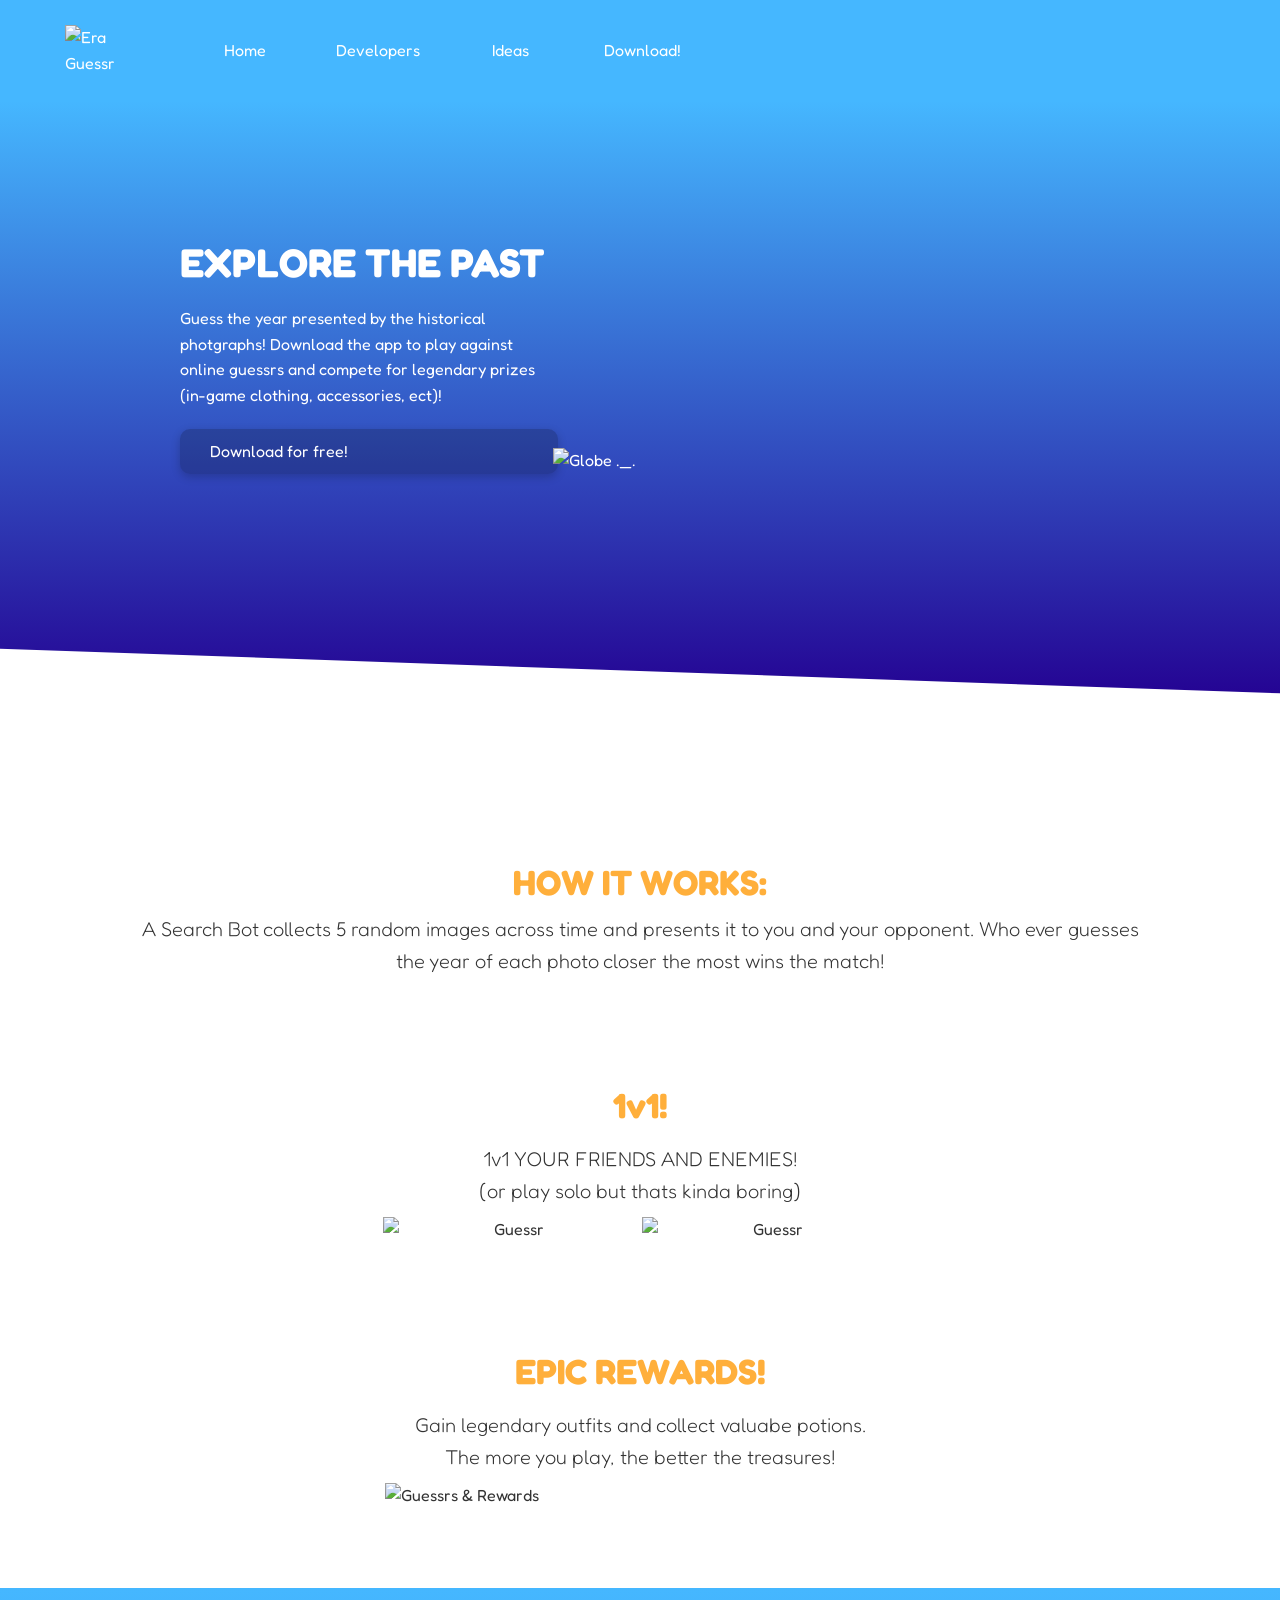
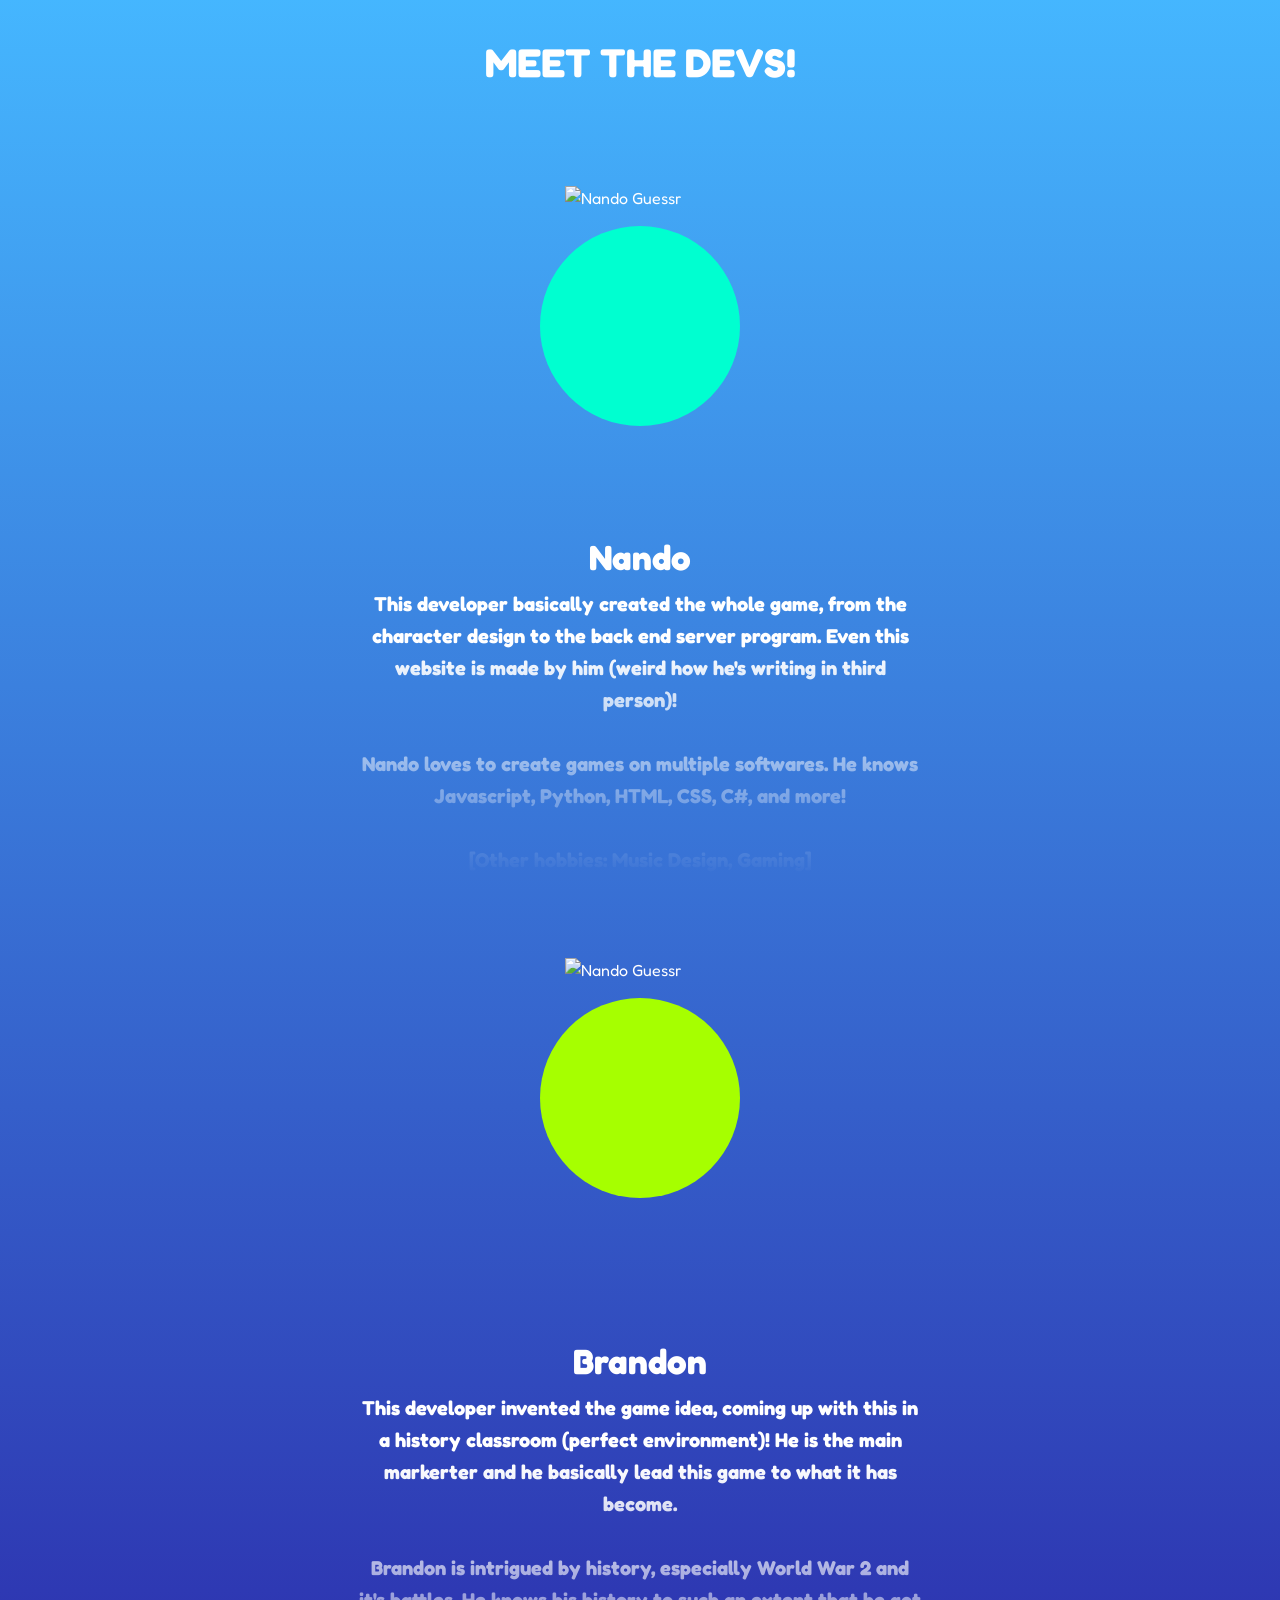
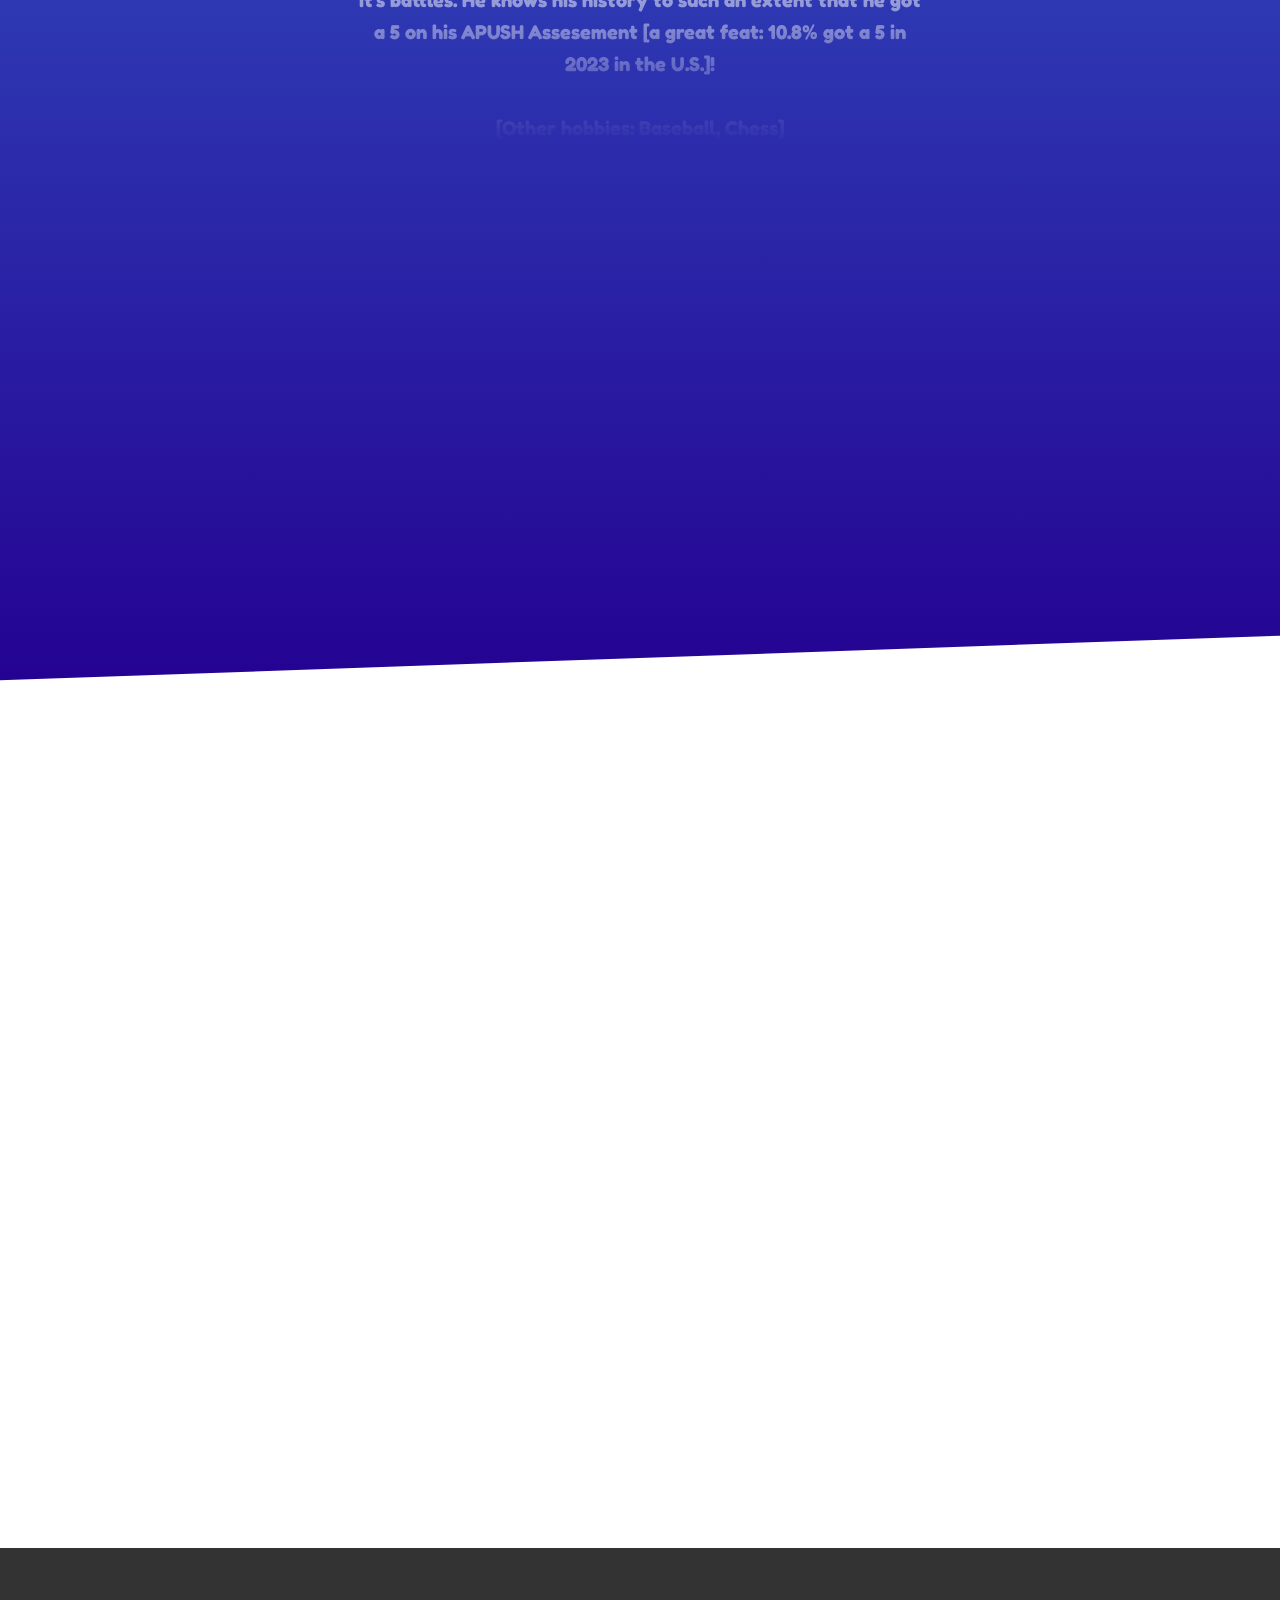
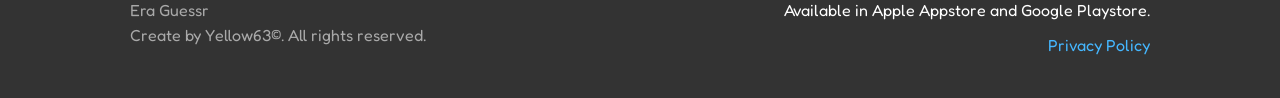
==== index.html @ 7a0905d9 "Add files via upload" ====
<!DOCTYPE html>
<html lang="en">
  <head>
    <meta charset="UTF-8" />
    <meta name="viewport" content="width=device-width, initial-scale=1.0" />
    <meta name="keywords" content="Era Guessr, Era, History" />
    <meta
      name="Era Guessr"
      content="Download and play a game of history! Compete against others! Guess the year that represents the photograph/painting/statue displayed!"
    />
    <link rel="stylesheet" href="main.css" />
    <title>Era Guessr | History Reimagined</title>
  </head>
  <body>
    <!-- NAV BAR -->
    <div class="containerb navbar flex">
      <img class="logo" src="images/Title.png" alt="Era Guessr" />
      <nav>
        <ul>
          <li><a href="#home">Home</a></li>
          <li><a href="#devs">Developers</a></li>
          <li><a href="#forms">Ideas</a></li>
          <li><a class="clicknow" href="">Download!</a></li>
        </ul>
      </nav>
    </div>
    <!-- SHOWCASE -->
    <section id="home" class="showcase">
      <div class="container grid">
        <div class="showcase-text">
          <h1>EXPLORE THE PAST</h1>
          <p class="showcasep">
            Guess the year presented by the historical photgraphs! Download the
            app to play against online guessrs and compete for legendary prizes
            (in-game clothing, accessories, ect)!
          </p>
          <a href="" class="btn btn-outline">Download for free!</a>
        </div>
        <div class="secC">
          <img class="globe" src="images/Planet.png" alt="Globe ._." />
        </div>
      </div>
    </section>
    <!--STATS-->
    <section class="stats">
      <div id="h2p" class="container">
        <h2 class="stats-heading2 text-center my-1">HOW IT WORKS:</h2>
        <h3 class="stats-heading text-center my-1">
          A Search Bot collects 5 random images across time and presents it to
          you and your opponent. Who ever guesses the year of each photo closer
          the most wins the match!
        </h3>
        <div class="mira">
          <div>
            <h3 class="stats-heading2">1v1!</h3>
            <p class="stats-heading">
              1v1 YOUR FRIENDS AND ENEMIES!<br />(or play solo but thats kinda
              boring)
            </p>
          </div>
          <div id="images">
            <img class="v v2" src="images/1v12.png" alt="Guessr" />
            <img class="v" src="images/1v1.png" alt="Guessr" />
          </div>
        </div>
        <div class="mira">
          <div>
            <h3 class="stats-heading2">EPIC REWARDS!</h3>
            <p class="stats-heading">
              Gain legendary outfits and collect valuabe potions.<br />The more
              you play, the better the treasures!
            </p>
          </div>
          <div>
            <img
              class="rewards"
              src="images/GroupODudes.png"
              alt="Guessrs & Rewards"
            />
          </div>
        </div>
      </div>
    </section>

    <!--DEV-->
    <section class="DEV">
      <div id="devs" class="container">
        <h2 class="subDEV">MEET THE DEVS!</h2>
        <div class="container dgrid">
          <div class="DevImg">
            <img class="actual" src="images/NandoC.png" alt="Nando Guessr" />
          </div>
          <div class="Description">
            <h2 class="devName">Nando</h2>
            <p class="devDesc">
              This developer basically created the whole game, from the
              character design to the back end server program. Even this website
              is made by him (weird how he's writing in third person)!<br /><br />Nando
              loves to create games on multiple softwares. He knows Javascript,
              Python, HTML, CSS, C#, and more!<br /><br />[Other hobbies: Music
              Design, Gaming]
            </p>
          </div>
        </div>
        <div class="container dgrid">
          <div class="DevImg2">
            <img class="actual" src="images/BrandonS.png" alt="Nando Guessr" />
          </div>
          <div class="Description">
            <h2 class="devName">Brandon</h2>
            <p class="devDesc">
              This developer invented the game idea, coming up with this in a
              history classroom (perfect environment)! He is the main markerter
              and he basically lead this game to what it has become.<br /><br />Brandon
              is intrigued by history, especially World War 2 and it's battles.
              He knows his history to such an extent that he got a 5 on his
              APUSH Assesement [a great feat: 10.8% got a 5 in 2023 in the
              U.S.]!<br /><br />[Other hobbies: Baseball, Chess]
            </p>
          </div>
        </div>
      </div>
    </section>

    <!--FORMS-->
    <section id="forms" class="Forms">
      <script
        type="text/javascript"
        src="https://form.jotform.com/jsform/232015668842054"
      ></script>
    </section>
    <!--FOOTER-->
    <section class="footer">
      <div class="container grid">
        <div class="left">
          <p>Era Guessr<br />Create by Yellow63©. All rights reserved.</p>
        </div>
        <div class="right">
          <p>Available in Apple Appstore and Google Playstore.</p>
          <a href="">Privacy Policy</a>
        </div>
      </div>
    </section>
  </body>
</html>
---- main.css ----
@import url('https://fonts.googleapis.com/css2?family=Fredoka&display=swap');
:root{
    --primary-color: #45b7ff;
    --secondary-color: #ffaf3b;
}
*{
    box-sizing: border-box;
    padding:0;
    margin:0;
    scroll-behavior: smooth;
    width:100%;
}
body{
    font-family: 'Fredoka', sans-serif;
    color: #333;
    line-height: 1.6;
}
ul{
    list-style-type: none;
}
a{
    text-decoration:none;
    color: #333;
}
h1,h2{
    font-weight: 300;
    line-height: 1.2;
    margin: 10px 0;
}
p{
    margin:10px 0;
}
img{
    width:100%;
}
.navbar{
    background-color: var(--primary-color);
    color: #fff;
    height:70px;
}
.navbar ul{
    width:50%;
    text-align: center;
    display: flex;
}
.navbar a{
    color:#fff;
    padding: 10px;
    margin: 0 5px;
    transition: 0.3s;
}
.navbar a:hover{
    color:var(--secondary-color);
}
.navbar .flex{
    justify-content: space-between;
}
/* Showcase */
.showcase{
    height:600px;
    background: linear-gradient(var(--primary-color),#240292);
    color:#fff;
    position: relative;
}
.showcase:-webkit-scrollbar {
    display: none;
}  
.showcase h1{
    font-size:40px;
    font-weight: bold;
    margin-left:50px;
}
.showcasep{
    margin:20px 0;
    margin-left:50px;
    min-width: 200px;
}
.showcase-text{
    padding:15px;
    bottom:50px;
    position: relative;
}
.showcase .grid{
    grid-template-columns: 40% 60%;
    gap: 30px;
    overflow: visible;
}
.globe{
    position: relative;
    top:60px;
    animation-name: spin;
    animation-duration: 6s;
    animation-iteration-count: infinite; 
}
.btn{
    display: inline-block;
    padding: 10px 30px;
    cursor: pointer;
    background-color: rgba(0,0,0,0.2);
    border: none;
    border-radius: 10px;
    color:white;
    box-shadow: 0 3px 10px rgba(0,0,0,0.2);
    transition:0.3s;
    margin-left:50px;
}
.logo{
    padding:25px;
    width:150px;
}
.btn:hover {background-color: var(--secondary-color);}
.showcase::before{
    content:'';
    position:absolute;
    height:100px;
    bottom:-70px;
    right:0;
    left:0;
    background:#fff;
    -webkit-transform:skewY(2deg);
    -moz-transform: skewY(2deg);
    -ms-transform: skewY(2deg);
    transform:skewY(2deg);
}
/* Stats */
.stats{
    margin-top:150px;
    z-index: 1;
    overflow: hidden;
}
.stats:-webkit-scrollbar {
    display: none;
}  
.mira{
    margin-top:100px;
    overflow-y:hidden;
}
#images{
    text-align:center;
}
.v{
    display: inline-block;
    margin-left: auto;
    margin-right: auto;
    width:25%;
    animation-duration: 6s;
    animation-name: spin;
    animation-iteration-count: infinite;
}
.v2{
    animation-delay: -3s;
}
.stats-heading{
    color:#333;
    text-align: center;
    font-weight: 300;
    font-size:20px;
}
.stats-heading2{
    color:var(--secondary-color);
    text-align: center;
    font-size:35px;
    font-weight: 900;
}
.rewards{
    display: block;
    margin-left: auto;
    margin-right: auto;
    width: 50%;
    float:center;
    position: relative;
    animation-duration: 6s;
    animation-name: spin;
    animation-iteration-count: infinite;
}
/* Devs */
.DEV{
    margin-top: 80px;
    height:2300px;
    background: linear-gradient(var(--primary-color),#240292);
    color:#fff;
    position: relative;
    z-index: 1;
}
.subDEV{
    margin-top: 50px;
    text-align: center;
    font-size: 40px;
    font-weight: 900;
    padding: 50px;
}
.DevImg{
    background-color: #00ffd0;
    width:200px;
    height:200px;
    display: block;
    margin-left: auto;
    margin-right: auto;
    border-radius: 100%;
}
.DevImg2{
    background-color: #a6ff00;
    width:200px;
    height:200px;
    display: block;
    margin-left: auto;
    margin-right: auto;
    border-radius: 100%;
}
.actual{
    width:150px;
    display: block;
    margin-left: auto;
    margin-right: auto;
    position: relative;
    top:-20%;
    animation-duration: 6s;
    animation-name: spin;
    animation-iteration-count: infinite;
}
.Description{
    z-index: 2;
}
.devName{
    text-align: center;
    font-size: 35px;
    font-weight: 900;
}
.devDesc{
    display: block;
    margin-left: auto;
    margin-right: auto;
    text-align: center;
    font-size: 20px;
    font-weight: 900;
    width:60%;
    min-width: 350px;
    overflow: visible;
    -webkit-mask-image: linear-gradient(180deg, #000 20%, transparent);
}
.devDesc:hover{
    -webkit-mask-image: linear-gradient(180deg, #000 20%, #000);
}
.DEV::before{
    content:'';
    position:absolute;
    height:100px;
    bottom:-70px;
    right:0;
    left:0;
    background:#fff;
    -webkit-transform:skewY(-2deg);
    -moz-transform: skewY(-2deg);
    -ms-transform: skewY(-2deg);
    transform:skewY(-2deg);
}
/* forms */
.Forms{
    margin-top: 80px;
    height:700px;
    background: #fff;
    color:#fff;
    position: relative;
    overflow: hidden;
    z-index: 1;
}
/* forms */
.footer{
    margin-top: 80px;
    height:150px;
    background: #333;
    color:#fff;
    position: relative;
    overflow: hidden;
    z-index: 1;
}
.right{
    text-align: right;
}
.left{
    color:#a9a9a9;
}
.right a{
    text-align:right;
    position: relative;
    color:var(--primary-color);
}
/* Utilities */
.grid{
    display:grid;
    grid-template-columns: 1fr 1fr;
    gap: 20px;
    justify-content:center;
    align-items: center;
    height: 100%
}
.dgrid{
    display:grid;
    grid-template-rows: 1fr 1fr;
    gap: 20px;
    justify-content:center;
    align-items: center;
    height: 100%
}
.container{
    max-width: 1100px;
    margin: 0 auto;
    overflow: visible;
    padding: 0 40px;
}
.containerb{
    max-width:100%;
    margin: 0 auto;
    overflow: visible;
    padding: 0 40px;
}
.flex{
    display: flex;
    justify-content: center;
    align-items: center;
    height: 100%;
}
.clicknow{
    animation-name: CLICKNOW;
    animation-duration: 3s;
    animation-timing-function: linear;
    animation-iteration-count: infinite;
}
.clicknow:hover{
    border:2px var(--secondary-color) solid;
    border-radius: 10px;
}
@keyframes CLICKNOW{
    0% {color: #fff}
    50% {color: var(--secondary-color)}
    100% {color: #fff}
}
@keyframes spin{
    0% {rotate:5deg}
    50% {rotate:-5deg}
    100% {rotate:5deg}
}
@media(min-width:1000px){
    .navbar{
        width:3000px;
    }
}
@media(max-width:800px){
    .globe{
        left:70px;
        width:150%;
    }
}
@media(max-width:500px){
    .navbar{
        height:110px;
    }
    .navbar flex{
        flex-direction:column;
    }
    .navbar ul{
        padding:10px;
        background-color: #00000048;
        width:100px;
        flex-direction:column;
        font-size: 11px;
        border-radius: 10px;
    }
    .globe{
        width:0%
    }
    .btn{
        width:250%;
    }
}
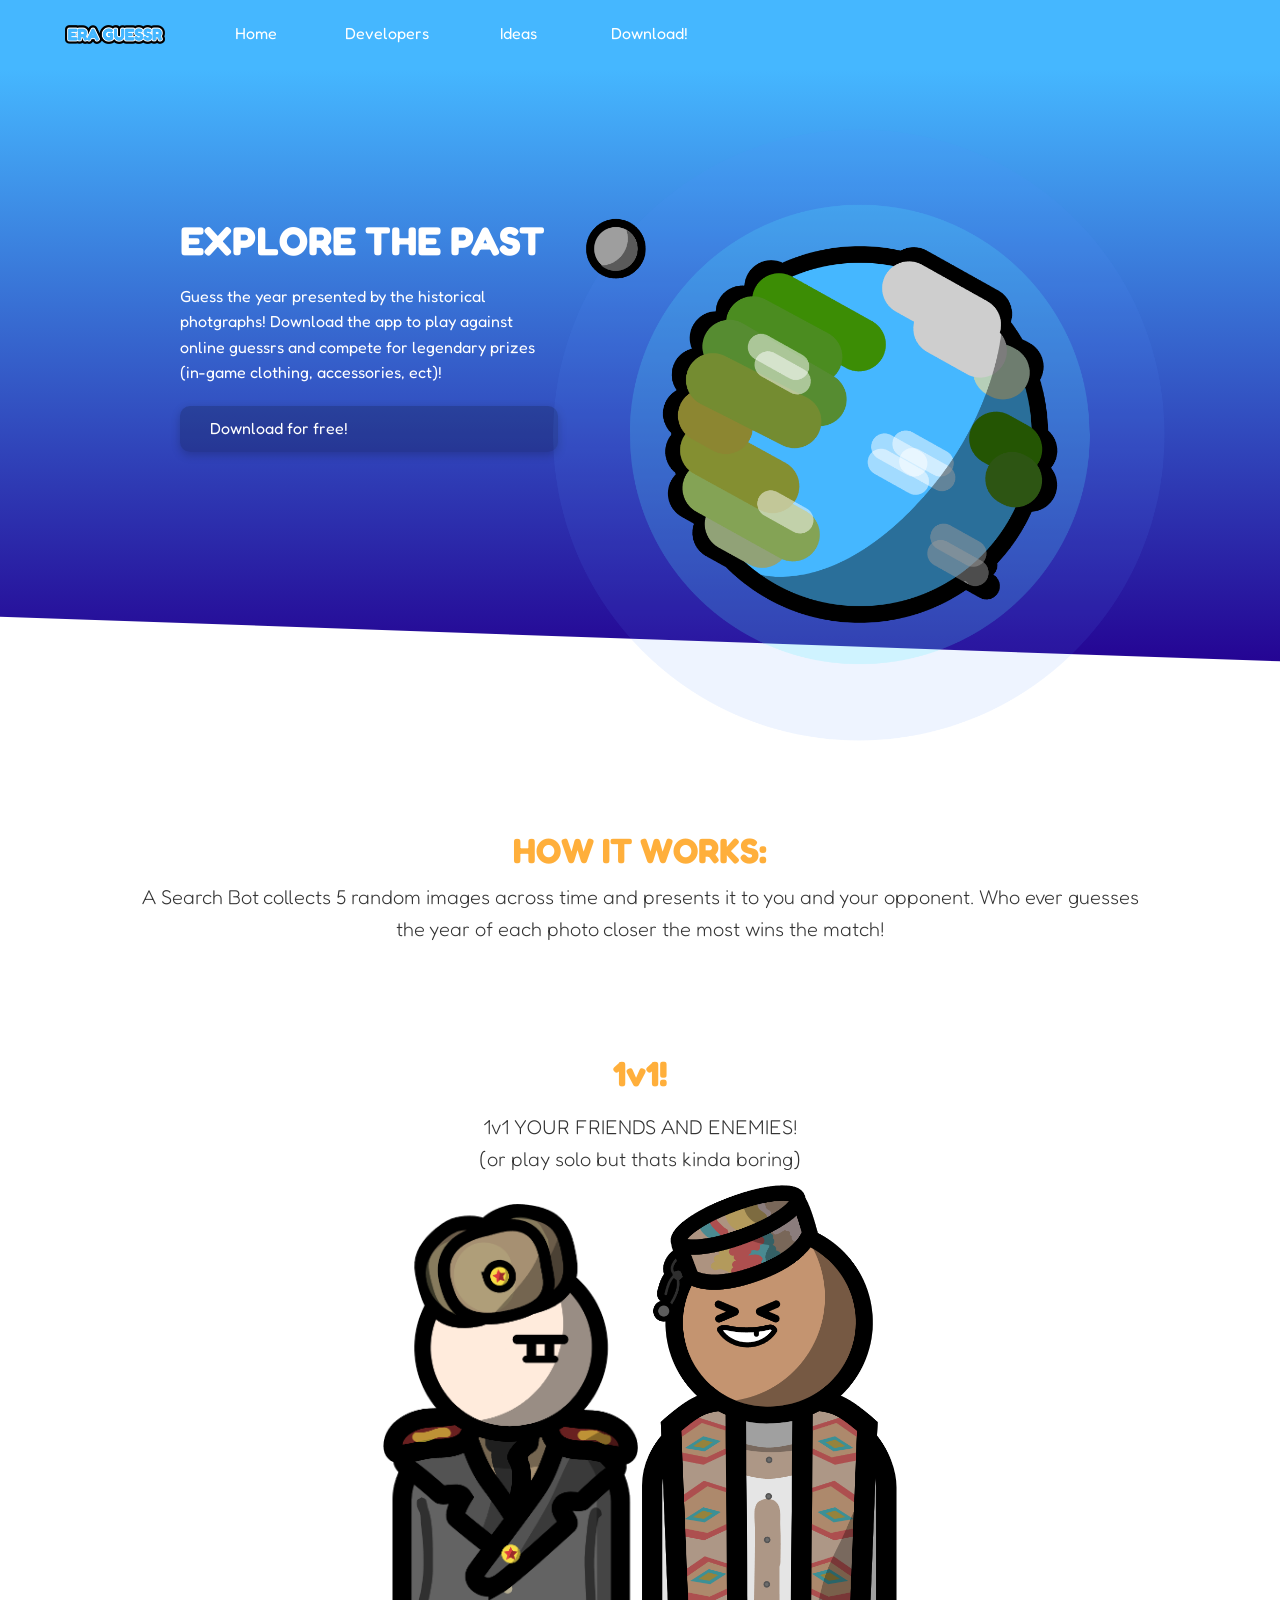
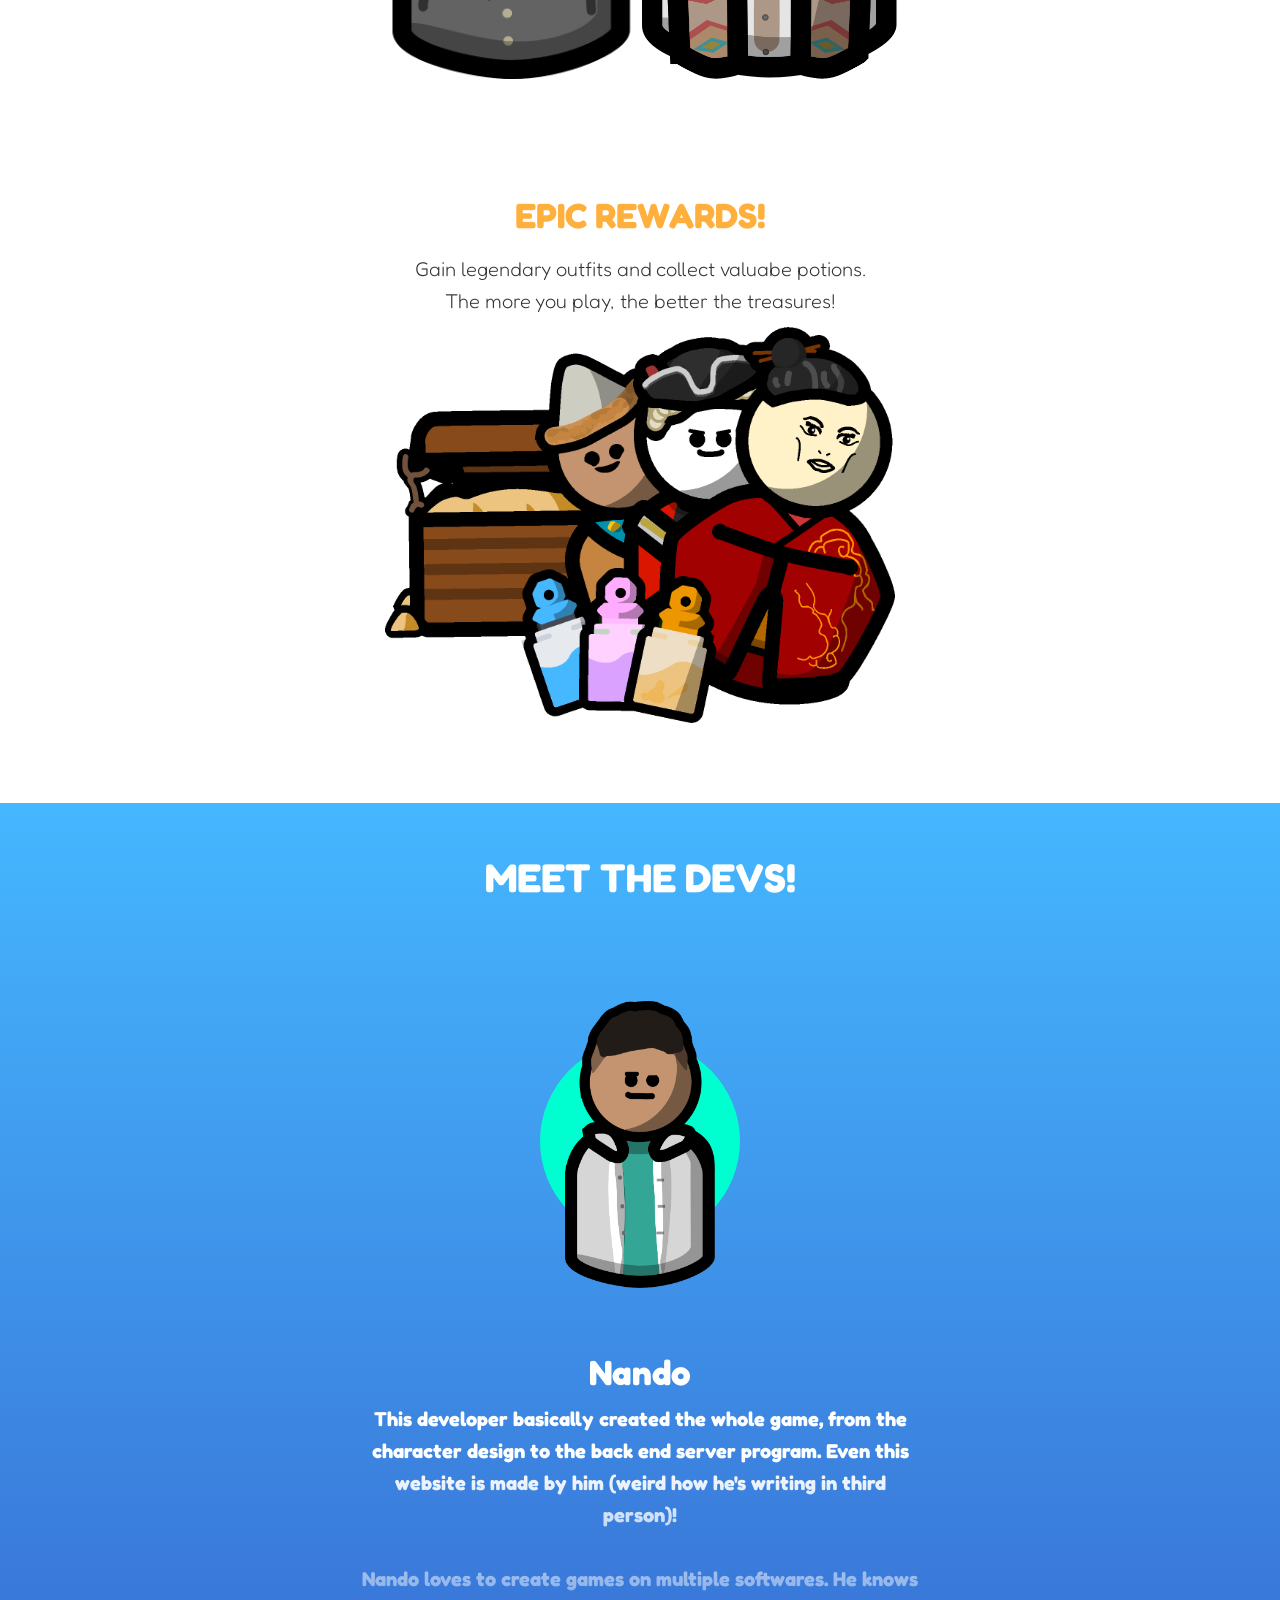
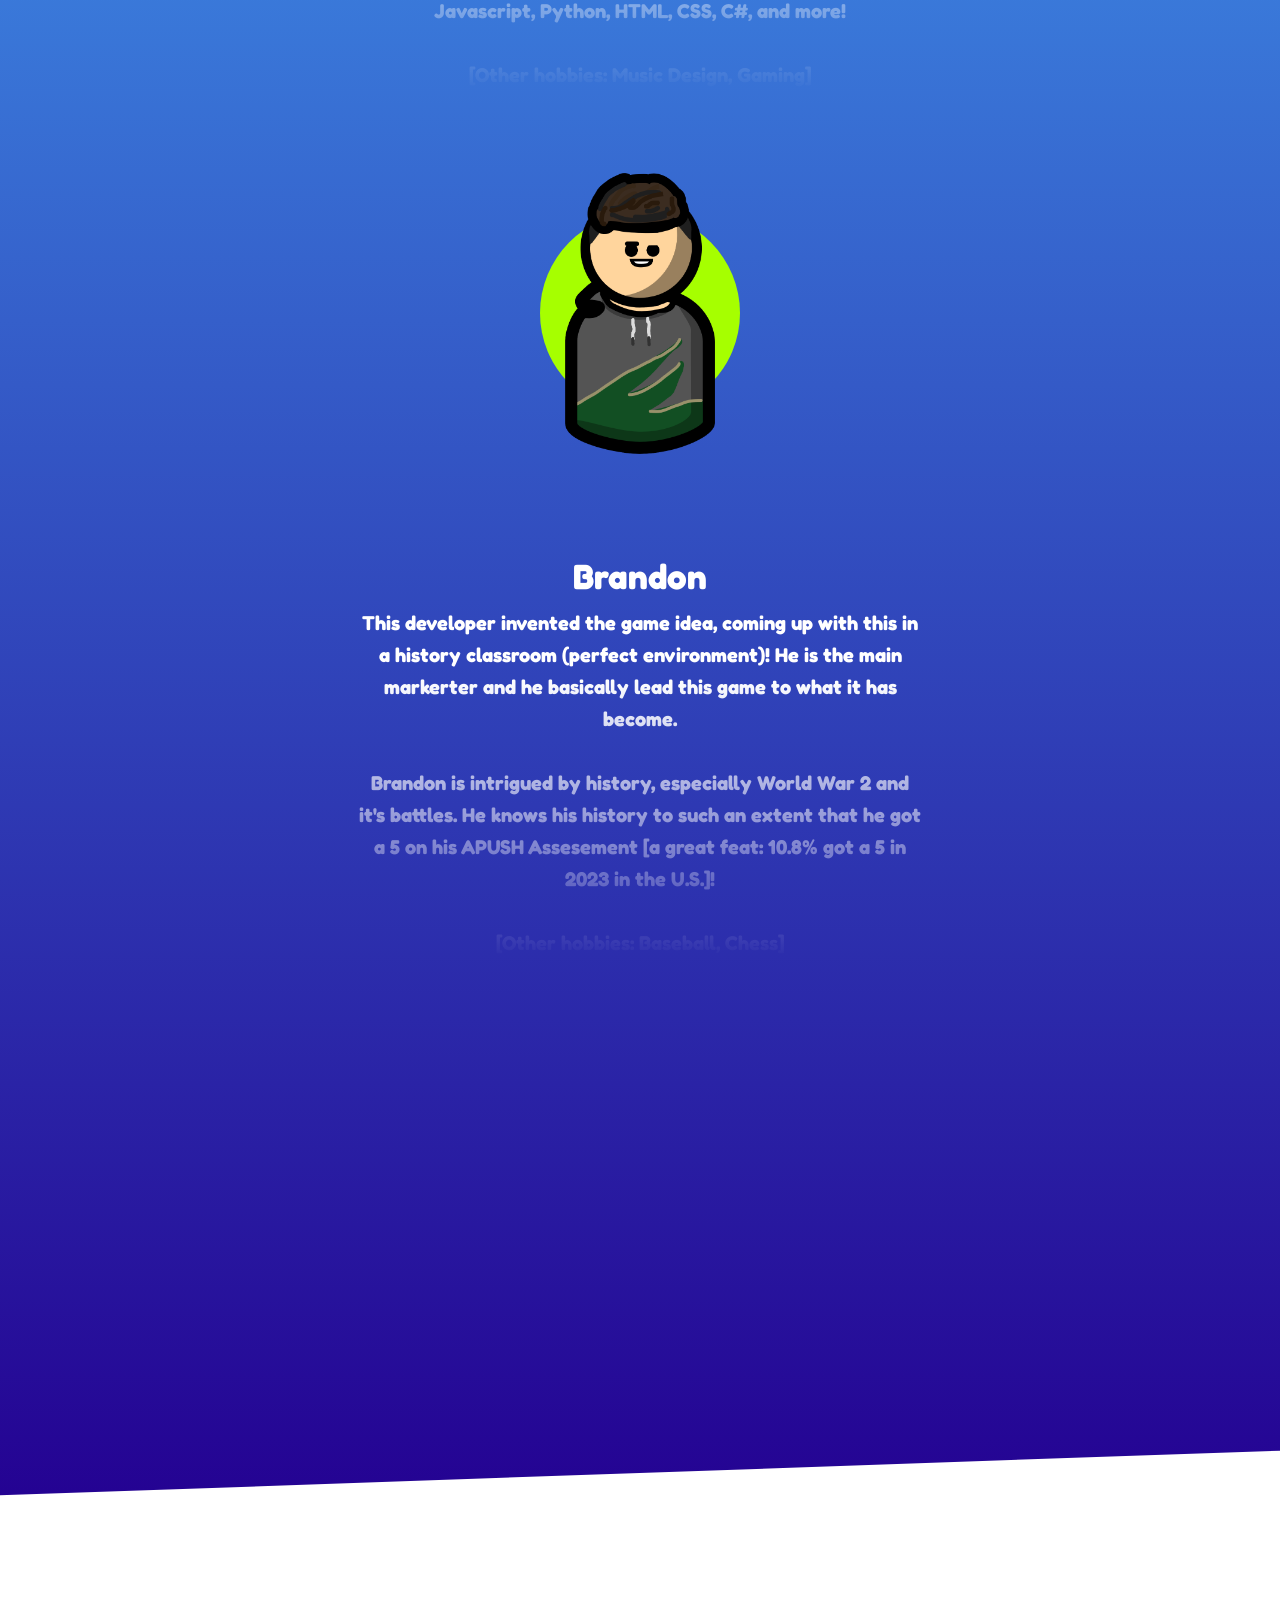
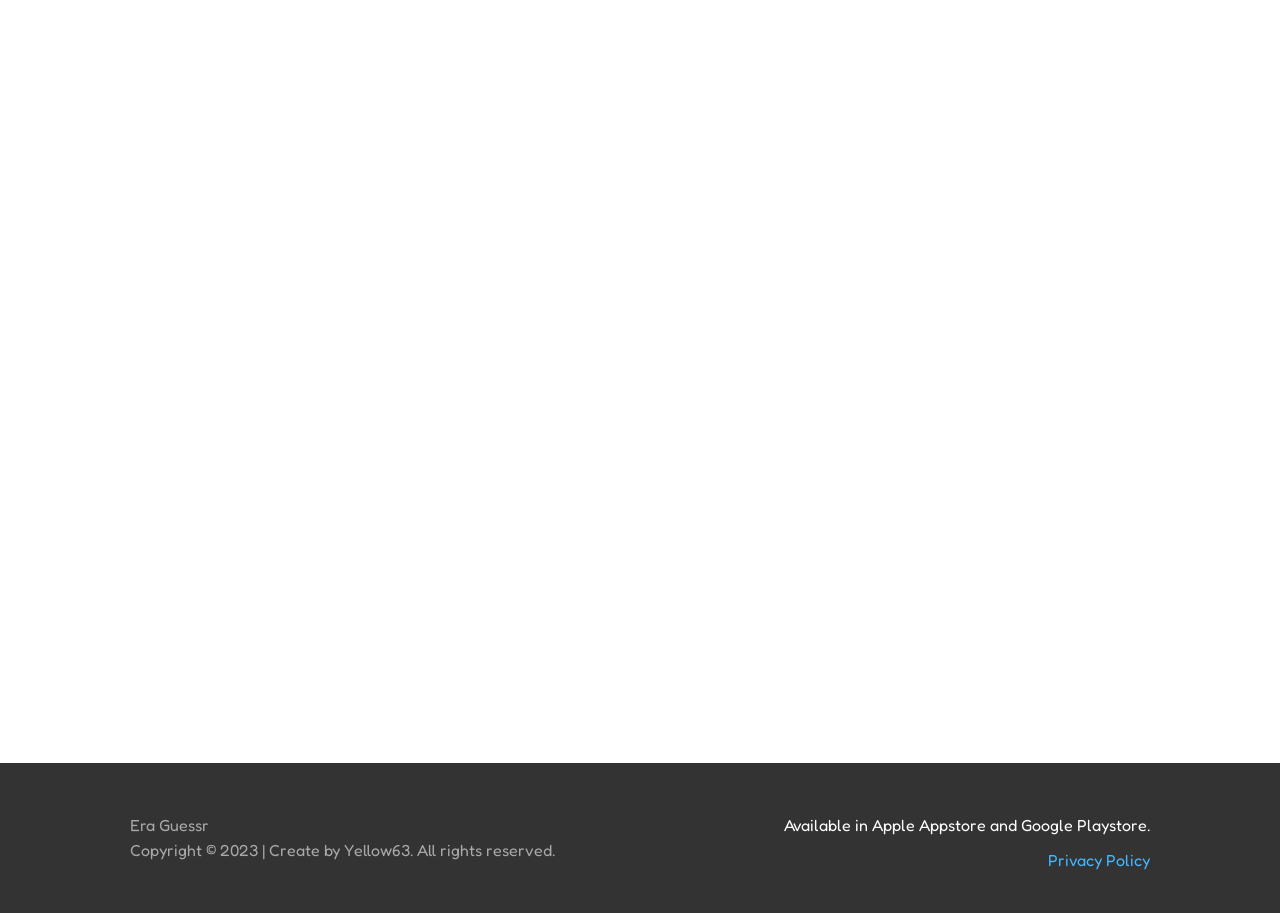
==== commit 802e9c17: "Update index.html" ====
--- a/index.html
+++ b/index.html
@@ -133,7 +133,7 @@
     <section class="footer">
       <div class="container grid">
         <div class="left">
-          <p>Era Guessr<br />Create by Yellow63©. All rights reserved.</p>
+          <p>Era Guessr<br />Copyright © 2023 |  Create by Yellow63. All rights reserved.</p>
         </div>
         <div class="right">
           <p>Available in Apple Appstore and Google Playstore.</p>
--- a/main.css
+++ b/main.css
@@ -350,6 +350,9 @@
         left:70px;
         width:150%;
     }
+    .DEV{
+        height:2500px;
+    }
 }
 @media(max-width:500px){
     .navbar{
@@ -372,4 +375,4 @@
     .btn{
         width:250%;
     }
-}+}
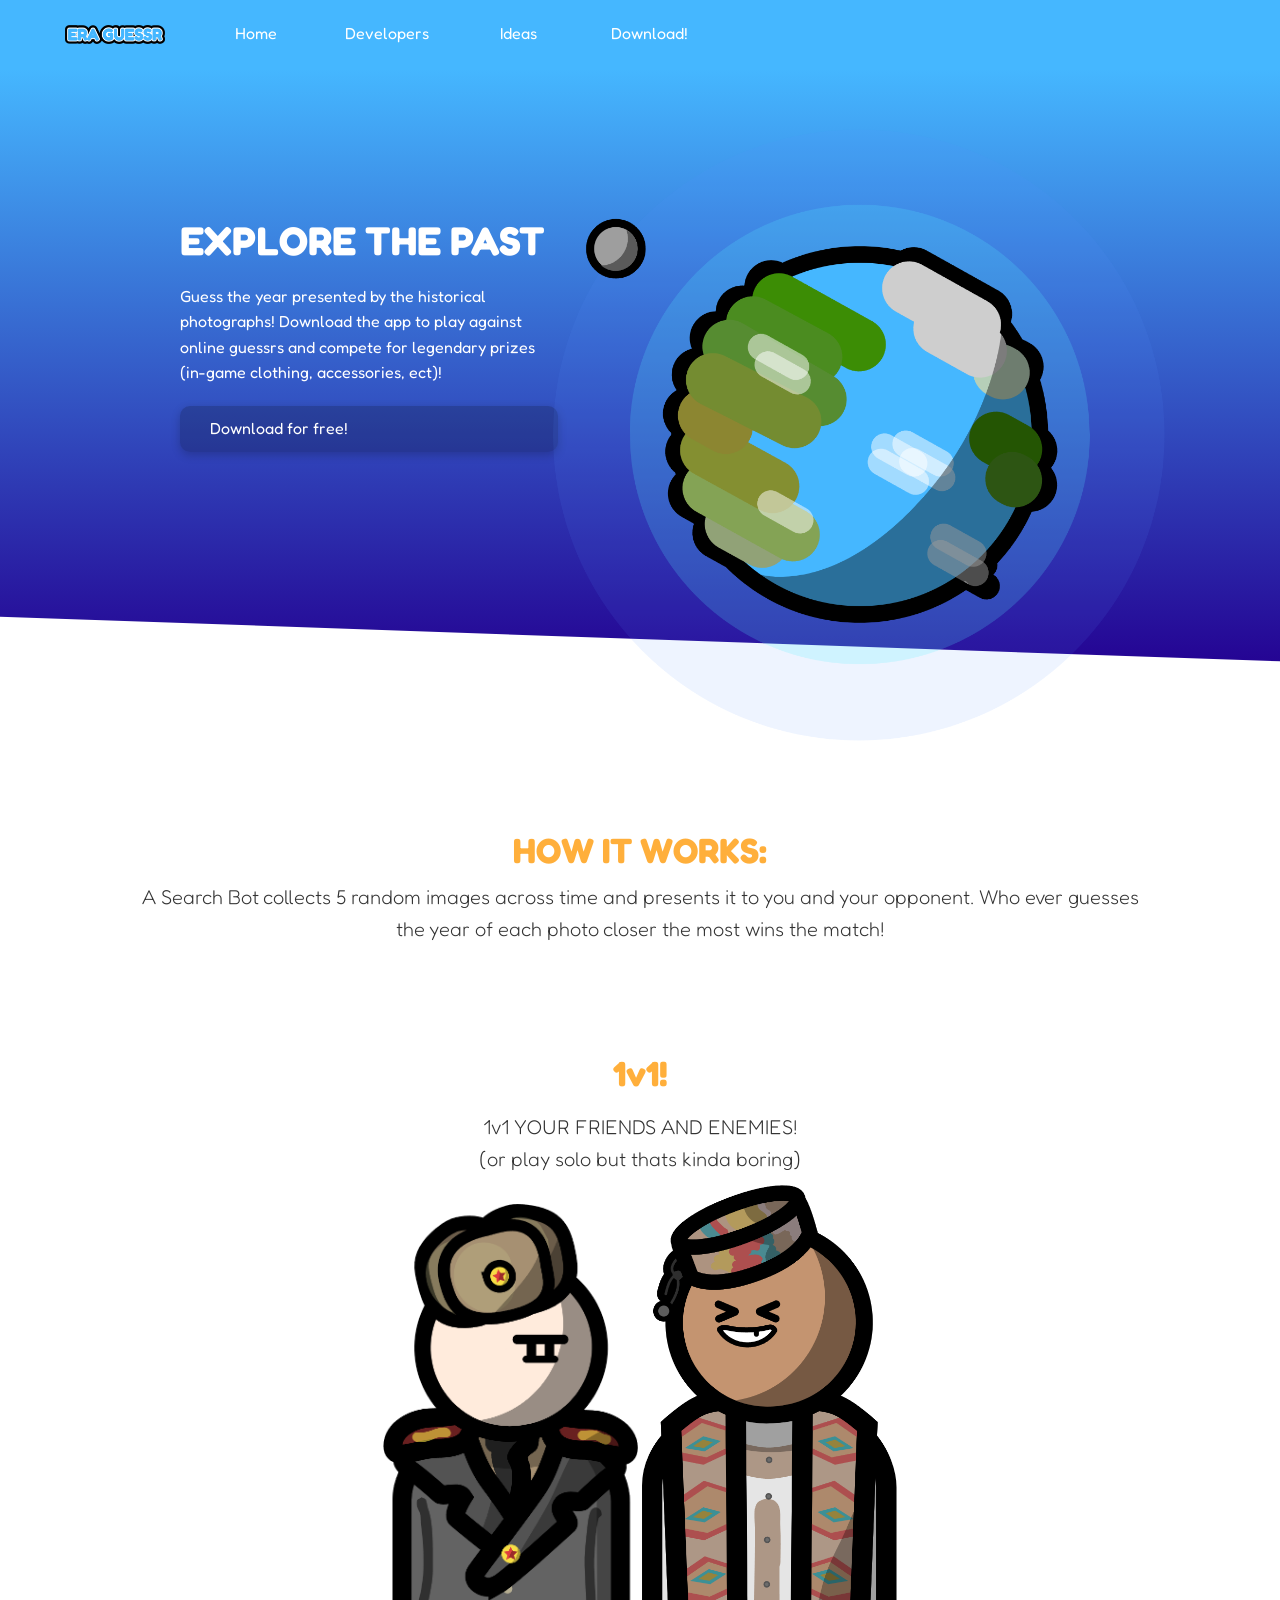
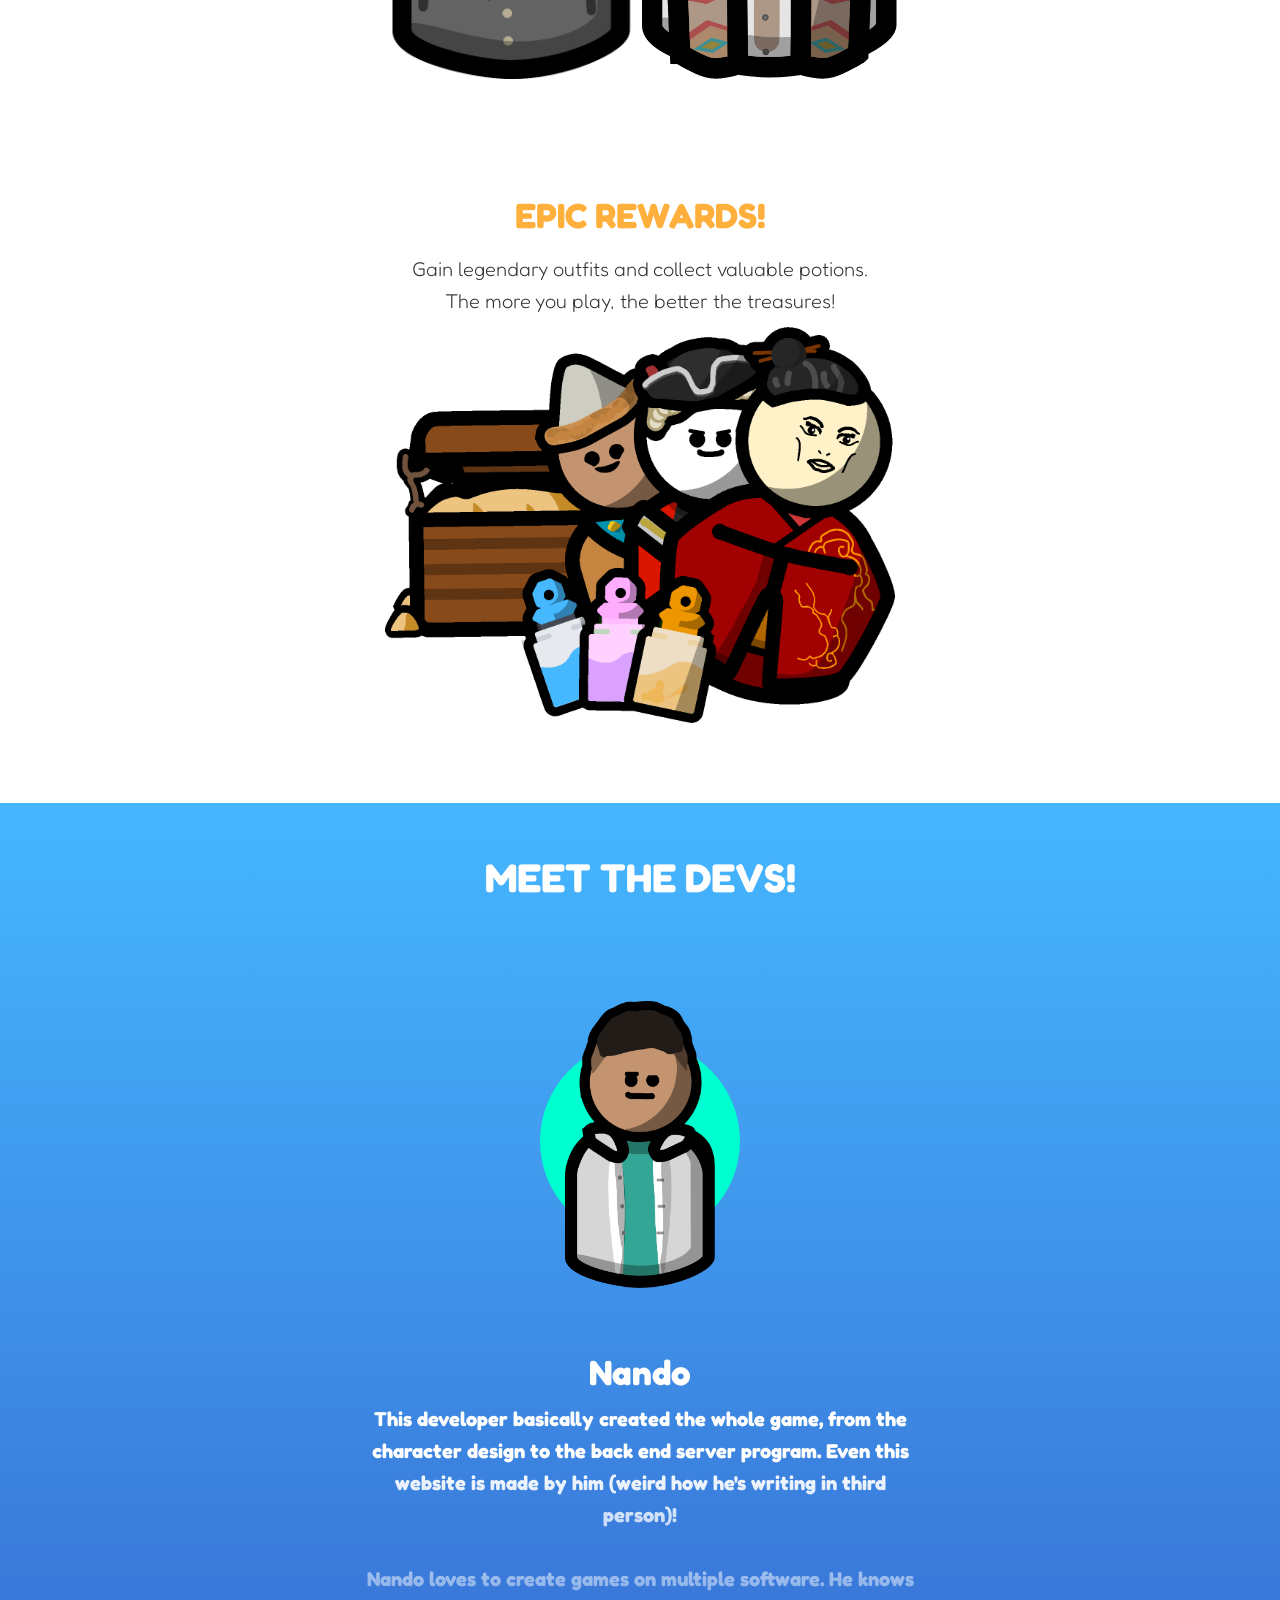
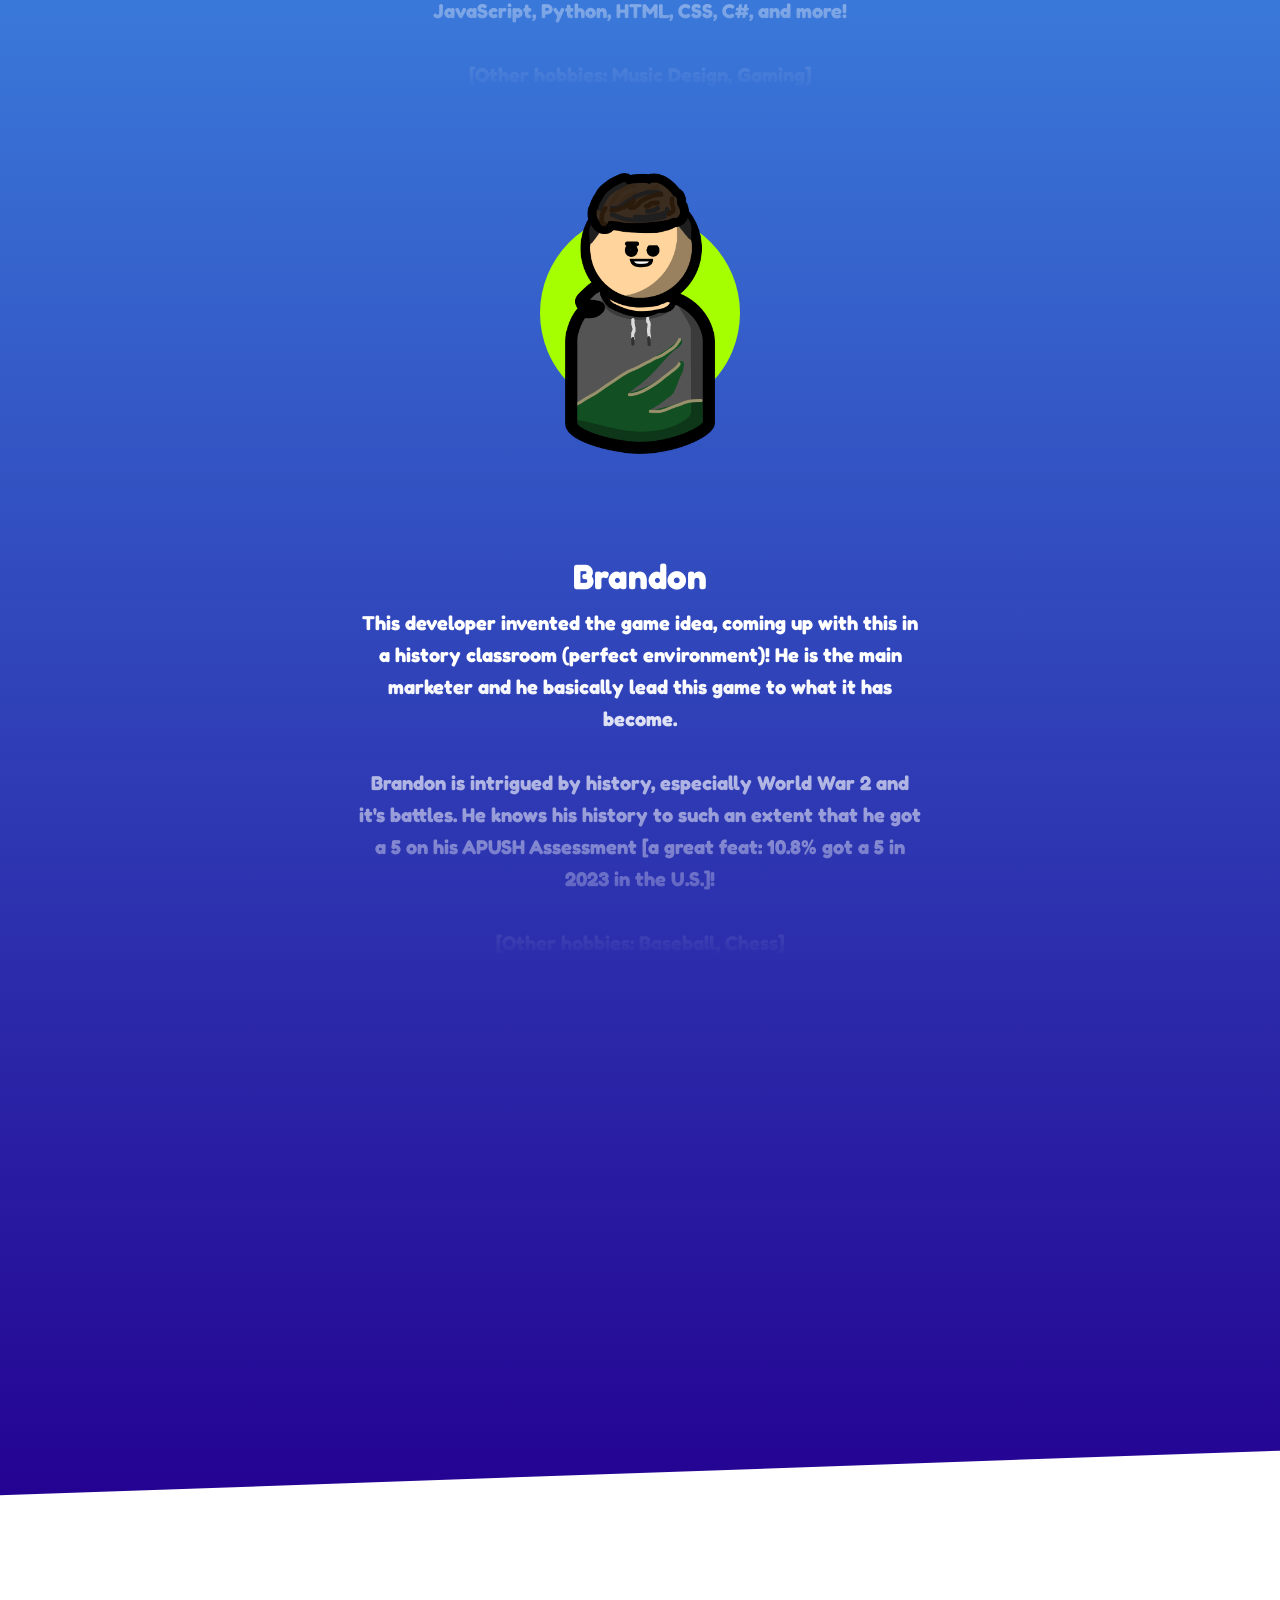
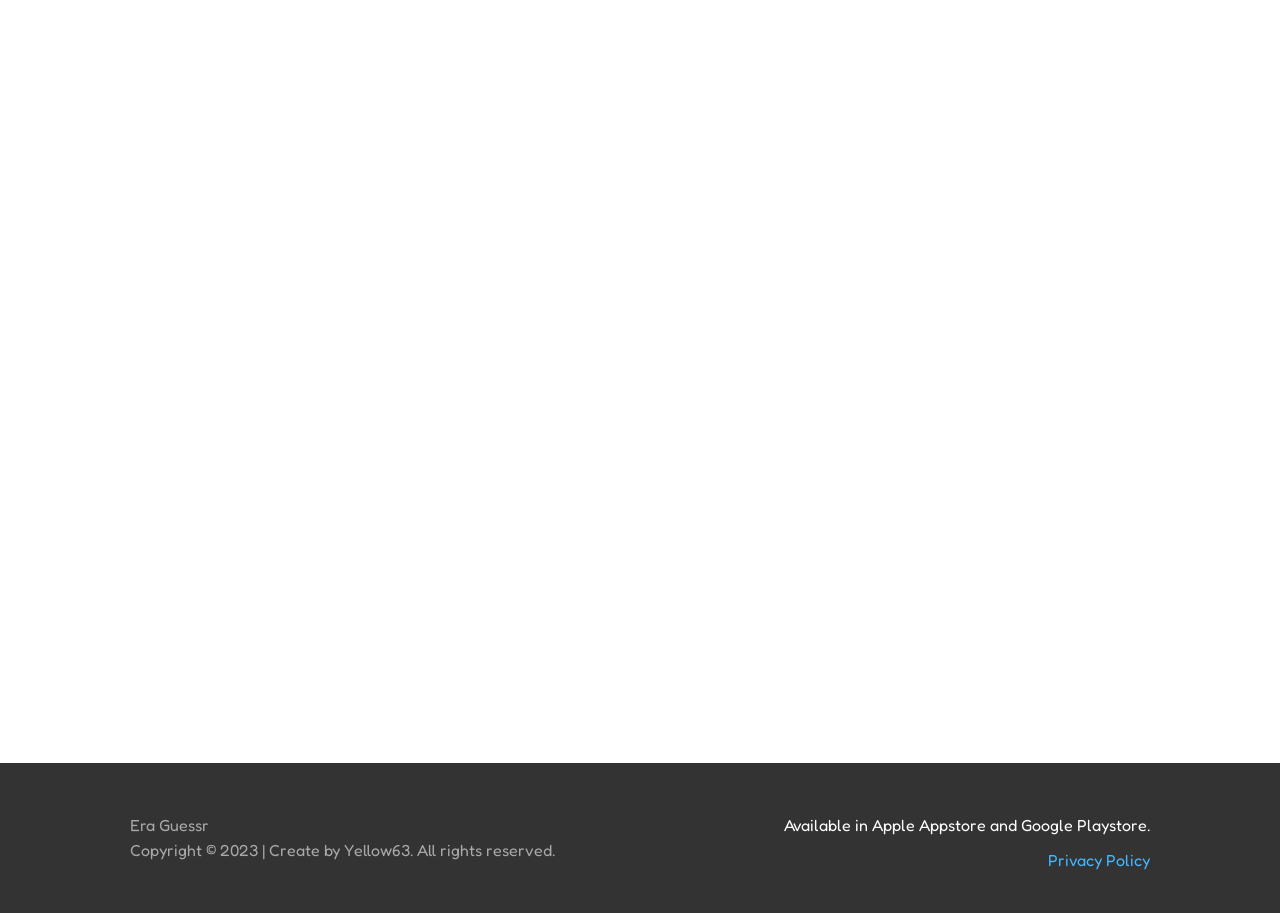
==== commit 414caf64: "Update index.html" ====
--- a/index.html
+++ b/index.html
@@ -30,7 +30,7 @@
         <div class="showcase-text">
           <h1>EXPLORE THE PAST</h1>
           <p class="showcasep">
-            Guess the year presented by the historical photgraphs! Download the
+            Guess the year presented by the historical photographs! Download the
             app to play against online guessrs and compete for legendary prizes
             (in-game clothing, accessories, ect)!
           </p>
@@ -67,7 +67,7 @@
           <div>
             <h3 class="stats-heading2">EPIC REWARDS!</h3>
             <p class="stats-heading">
-              Gain legendary outfits and collect valuabe potions.<br />The more
+              Gain legendary outfits and collect valuable potions.<br />The more
               you play, the better the treasures!
             </p>
           </div>
@@ -96,7 +96,7 @@
               This developer basically created the whole game, from the
               character design to the back end server program. Even this website
               is made by him (weird how he's writing in third person)!<br /><br />Nando
-              loves to create games on multiple softwares. He knows Javascript,
+              loves to create games on multiple software. He knows JavaScript,
               Python, HTML, CSS, C#, and more!<br /><br />[Other hobbies: Music
               Design, Gaming]
             </p>
@@ -110,11 +110,11 @@
             <h2 class="devName">Brandon</h2>
             <p class="devDesc">
               This developer invented the game idea, coming up with this in a
-              history classroom (perfect environment)! He is the main markerter
+              history classroom (perfect environment)! He is the main marketer
               and he basically lead this game to what it has become.<br /><br />Brandon
               is intrigued by history, especially World War 2 and it's battles.
               He knows his history to such an extent that he got a 5 on his
-              APUSH Assesement [a great feat: 10.8% got a 5 in 2023 in the
+              APUSH Assessment [a great feat: 10.8% got a 5 in 2023 in the
               U.S.]!<br /><br />[Other hobbies: Baseball, Chess]
             </p>
           </div>
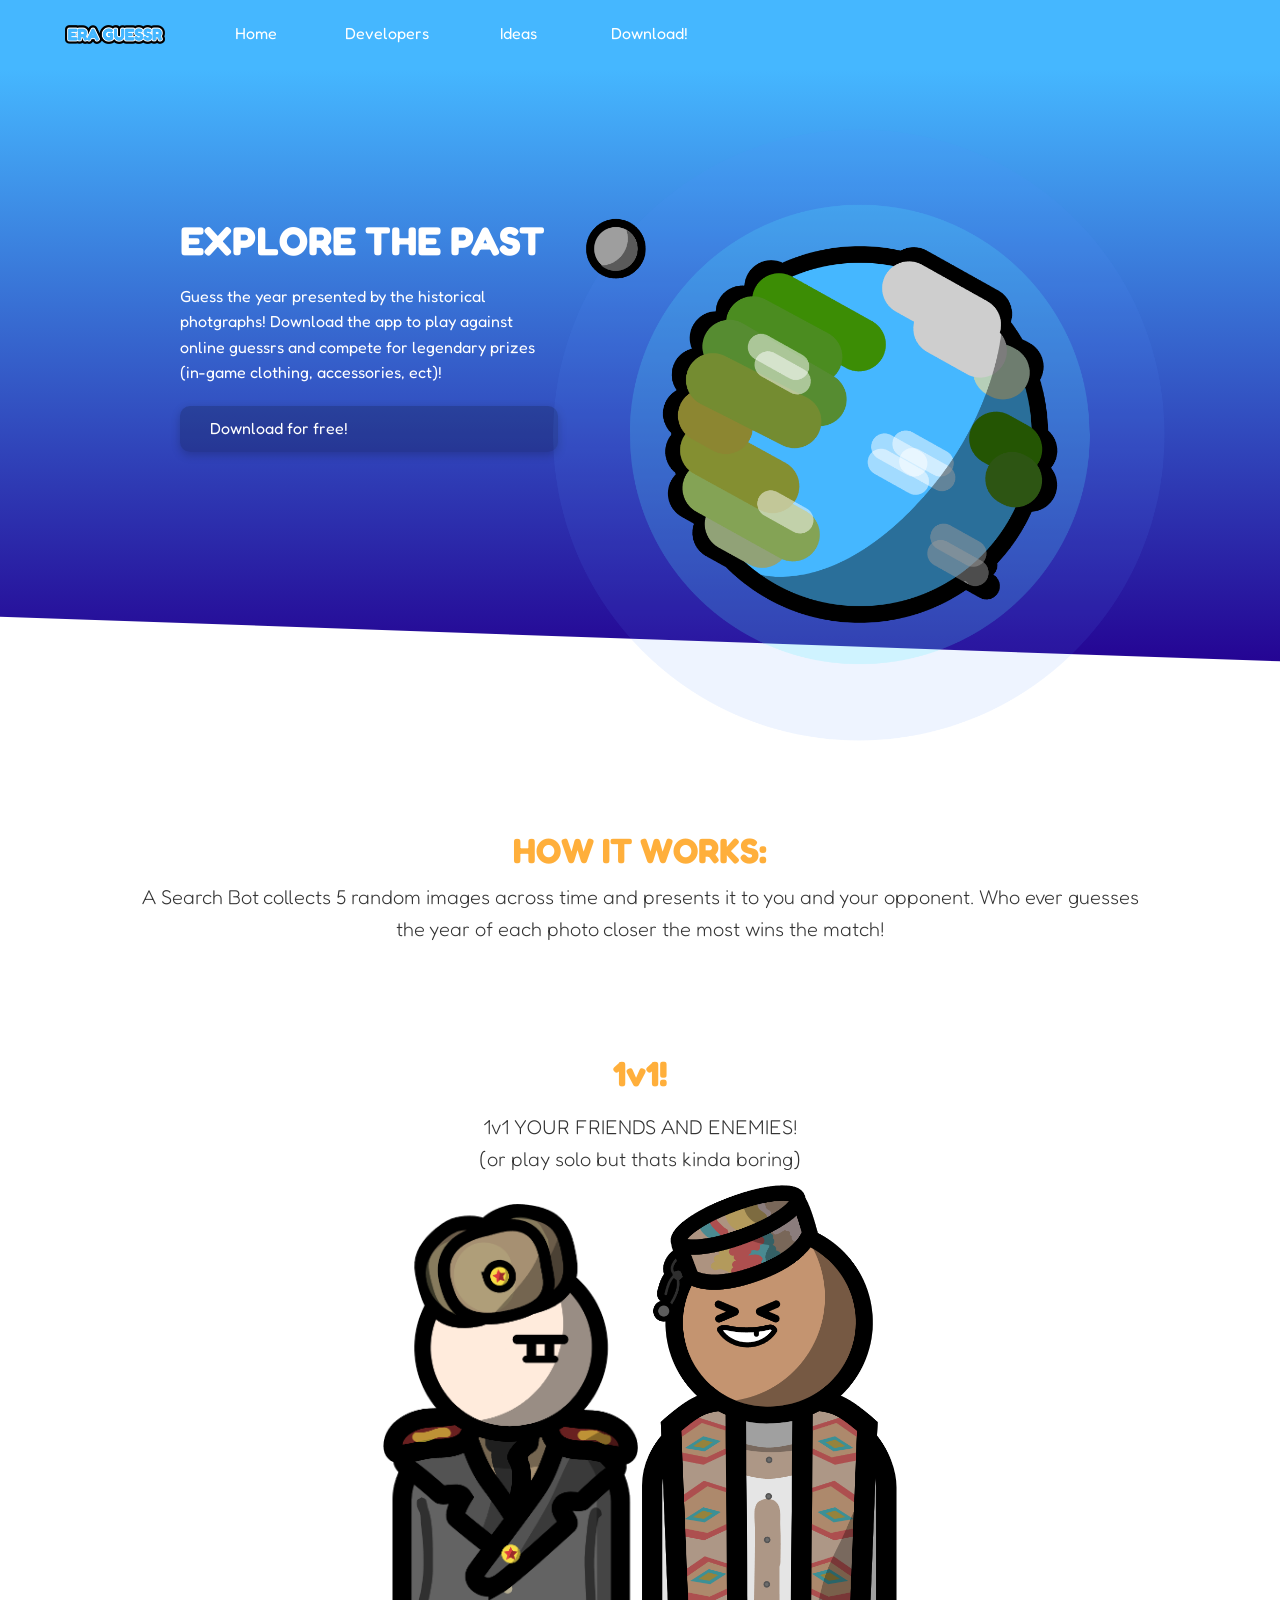
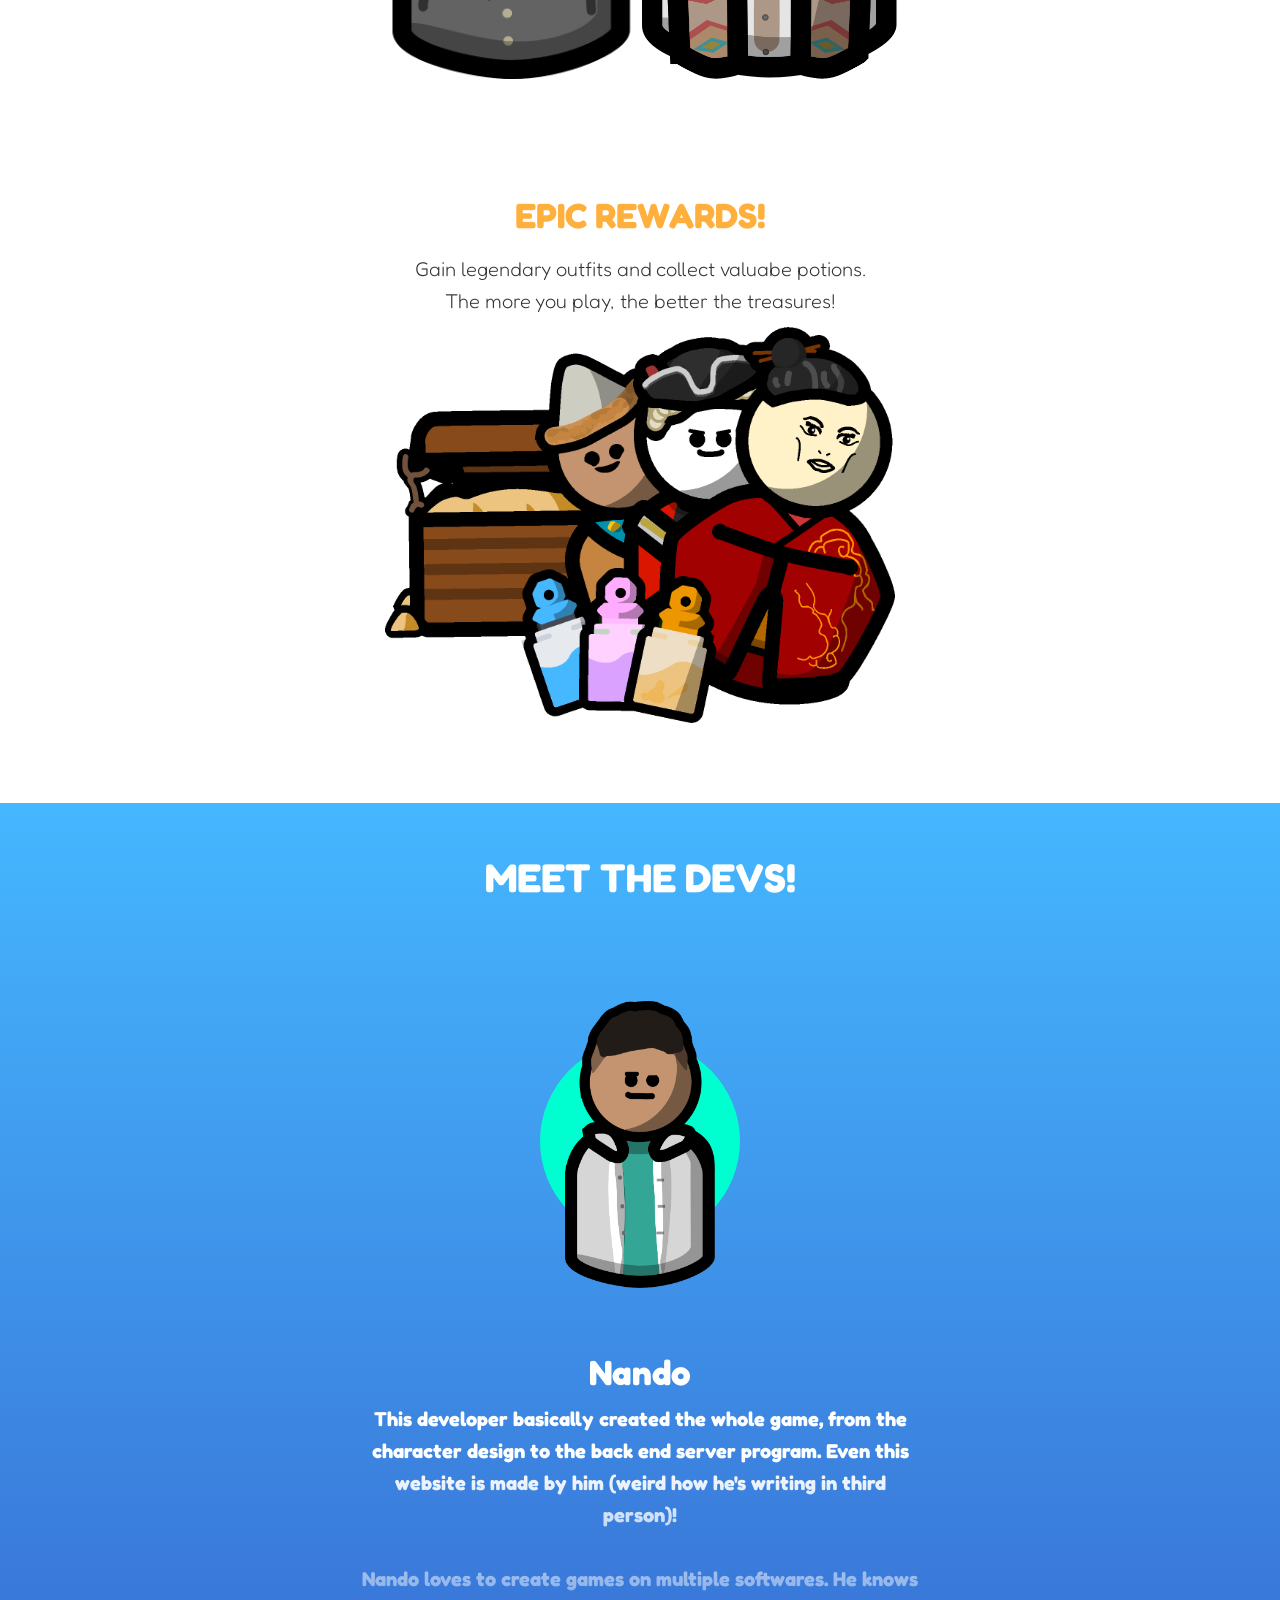
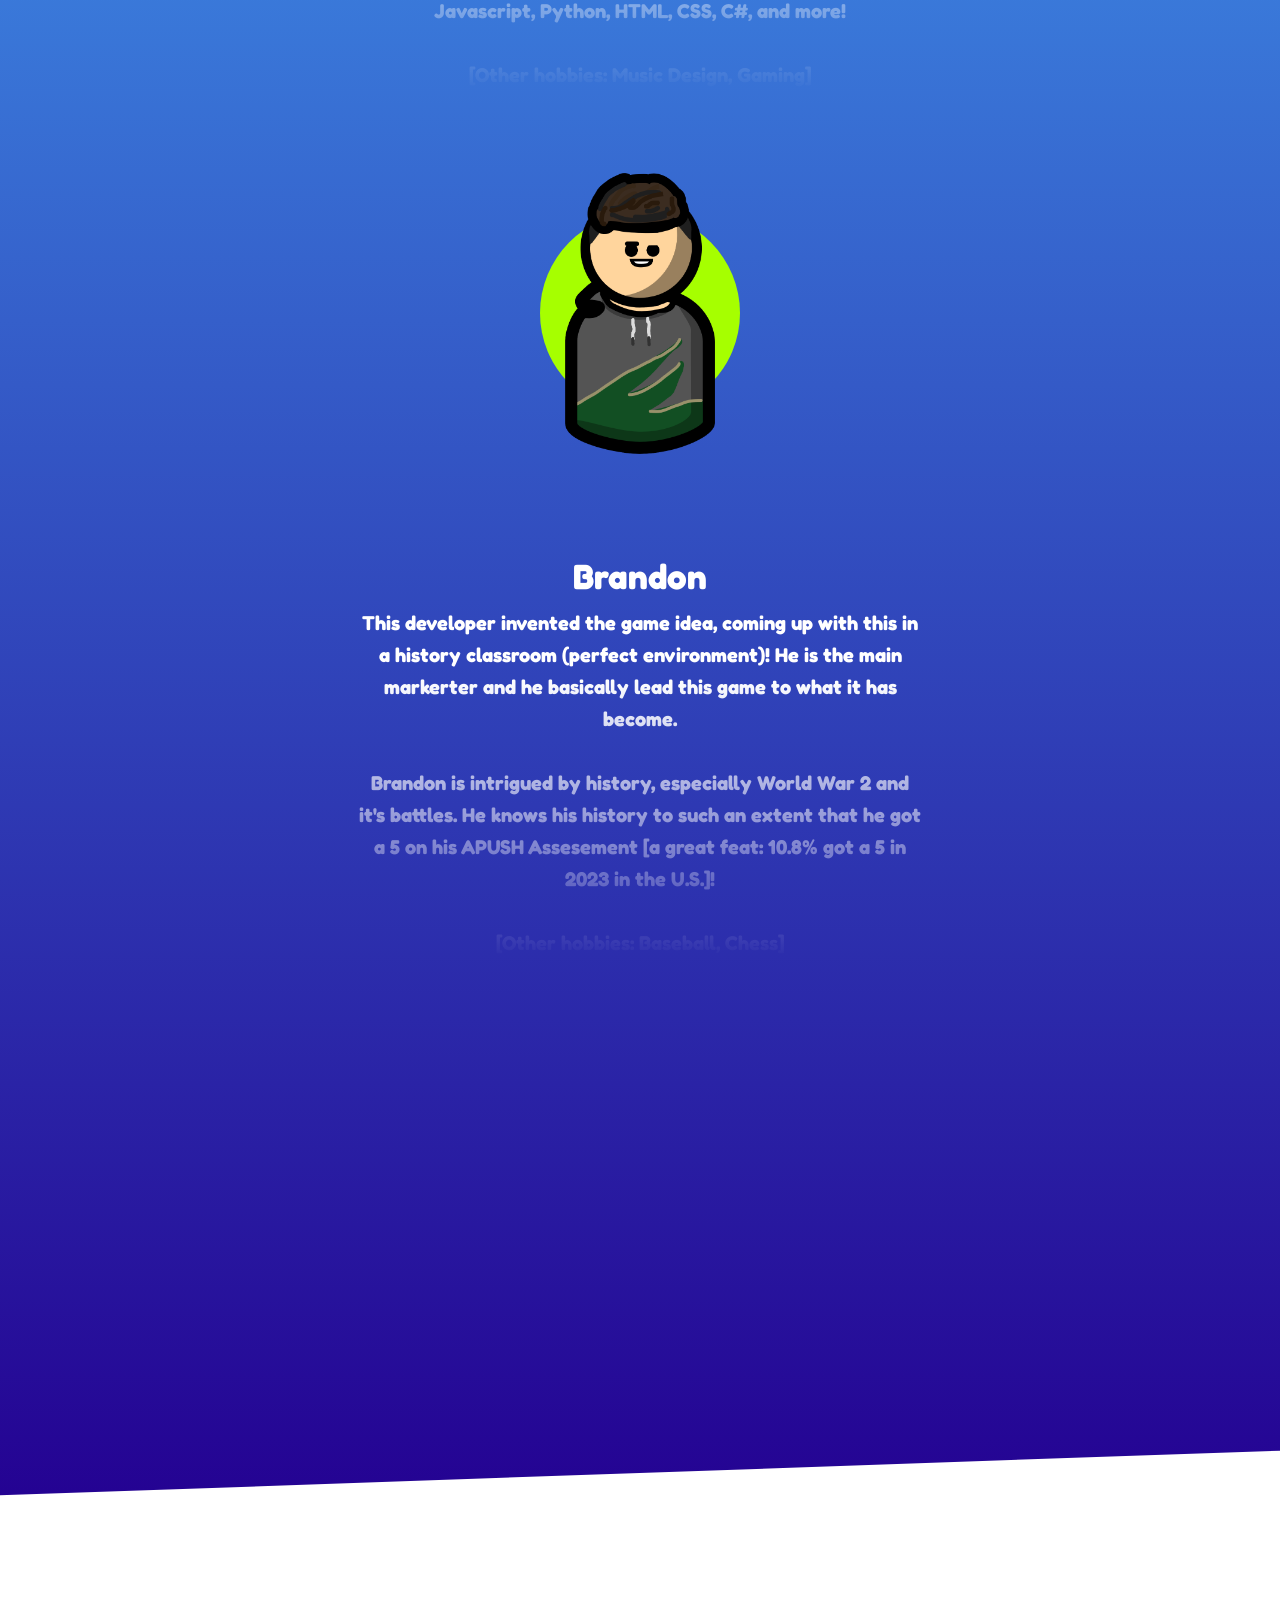
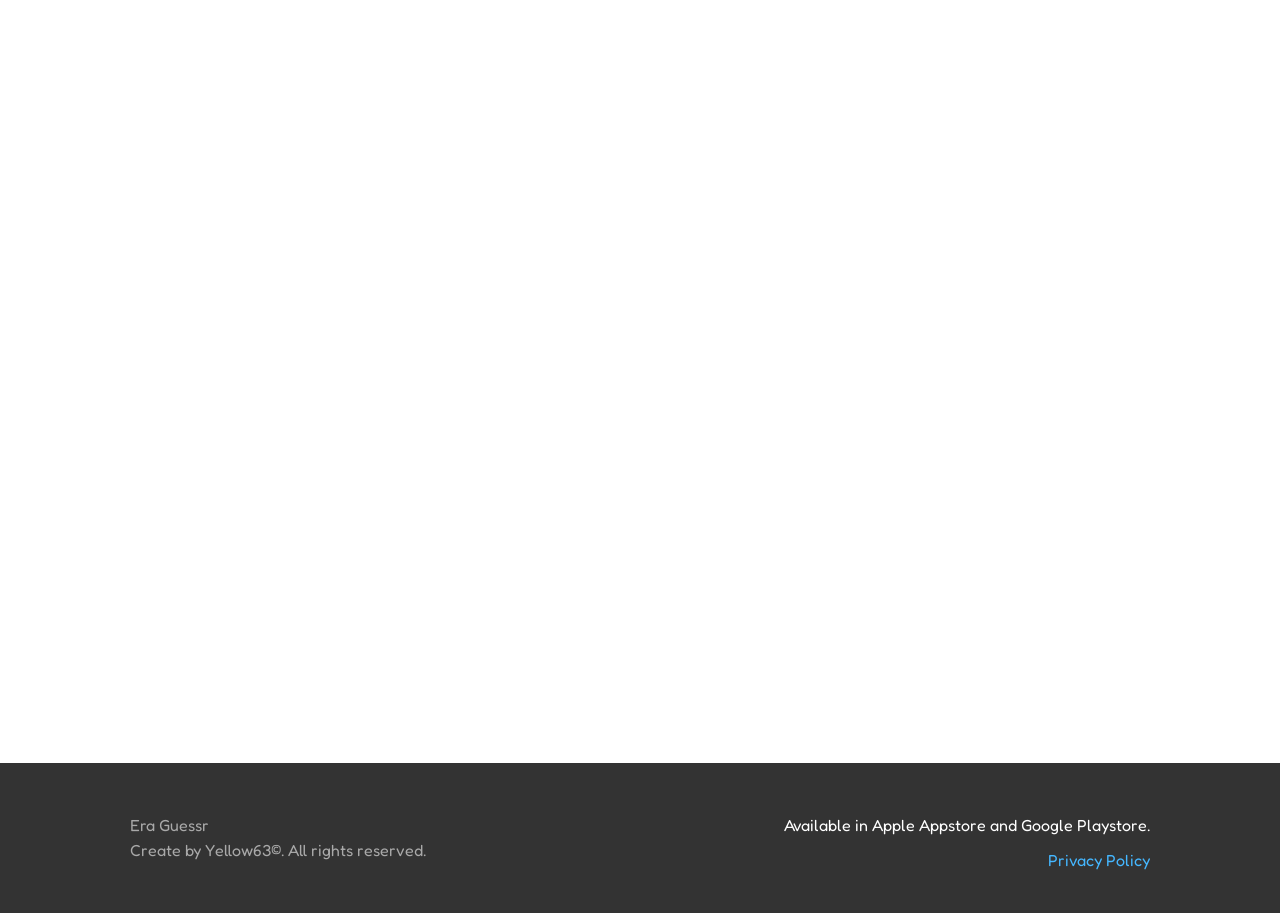
==== commit 5598d7ac: "Update index.html" ====
--- a/index.html
+++ b/index.html
@@ -30,7 +30,7 @@
         <div class="showcase-text">
           <h1>EXPLORE THE PAST</h1>
           <p class="showcasep">
-            Guess the year presented by the historical photographs! Download the
+            Guess the year presented by the historical photgraphs! Download the
             app to play against online guessrs and compete for legendary prizes
             (in-game clothing, accessories, ect)!
           </p>
@@ -67,7 +67,7 @@
           <div>
             <h3 class="stats-heading2">EPIC REWARDS!</h3>
             <p class="stats-heading">
-              Gain legendary outfits and collect valuable potions.<br />The more
+              Gain legendary outfits and collect valuabe potions.<br />The more
               you play, the better the treasures!
             </p>
           </div>
@@ -96,7 +96,7 @@
               This developer basically created the whole game, from the
               character design to the back end server program. Even this website
               is made by him (weird how he's writing in third person)!<br /><br />Nando
-              loves to create games on multiple software. He knows JavaScript,
+              loves to create games on multiple softwares. He knows Javascript,
               Python, HTML, CSS, C#, and more!<br /><br />[Other hobbies: Music
               Design, Gaming]
             </p>
@@ -110,11 +110,11 @@
             <h2 class="devName">Brandon</h2>
             <p class="devDesc">
               This developer invented the game idea, coming up with this in a
-              history classroom (perfect environment)! He is the main marketer
+              history classroom (perfect environment)! He is the main markerter
               and he basically lead this game to what it has become.<br /><br />Brandon
               is intrigued by history, especially World War 2 and it's battles.
               He knows his history to such an extent that he got a 5 on his
-              APUSH Assessment [a great feat: 10.8% got a 5 in 2023 in the
+              APUSH Assesement [a great feat: 10.8% got a 5 in 2023 in the
               U.S.]!<br /><br />[Other hobbies: Baseball, Chess]
             </p>
           </div>
@@ -133,11 +133,11 @@
     <section class="footer">
       <div class="container grid">
         <div class="left">
-          <p>Era Guessr<br />Copyright © 2023 |  Create by Yellow63. All rights reserved.</p>
+          <p>Era Guessr<br />Create by Yellow63©. All rights reserved.</p>
         </div>
         <div class="right">
           <p>Available in Apple Appstore and Google Playstore.</p>
-          <a href="">Privacy Policy</a>
+          <a href="privacy_policy.html">Privacy Policy</a>
         </div>
       </div>
     </section>
